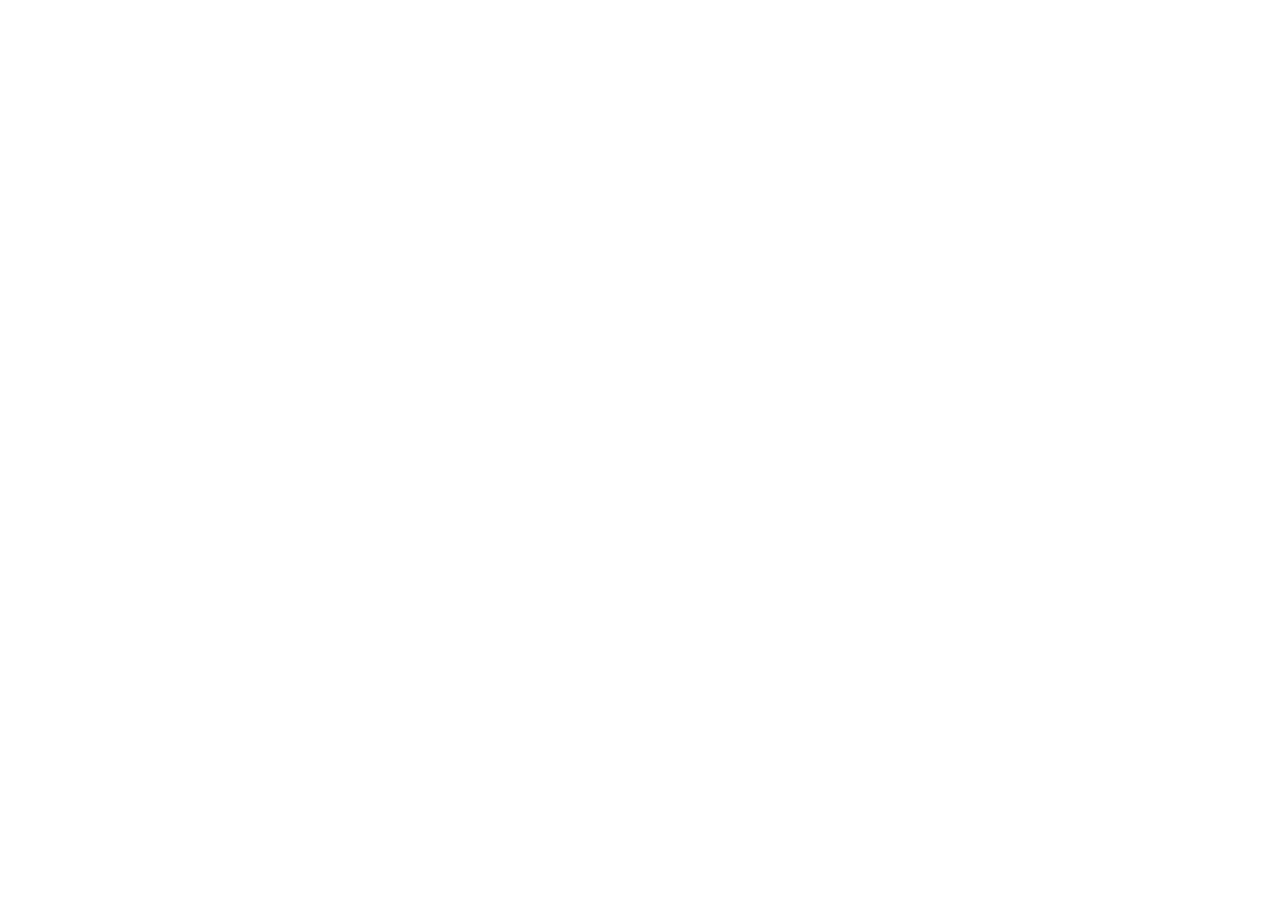
==== agent.html @ 1b0adb21 "final text" ====
<!DOCTYPE html>
<html lang="en">
<head>
    <meta charset="UTF-8">
    <meta name="viewport" content="width=device-width, initial-scale=1.0">
    <title>Document</title>
    <link rel="stylesheet" href="style.css">
</head>
<body>
    <div class="page">

        
    </div>
    
</body>
</html>
---- style.css ----
.material-symbols-outlined {
  font-variation-settings:
  'FILL' 0,
  'wght' 400,
  'GRAD' 0,
  'opsz' 24
}

.material-symbols-outlined {
  font-variation-settings:
  'FILL' 0,
  'wght' 400,
  'GRAD' 0,
  'opsz' 24
}

body{
    margin:0;
    background-color: #FFFFFF;
    color: #0D0D0D;
}

header{
    position: relative;
    height: 65px;
    padding: 16px 20px;
}



.logo{
    position:absolute;
    top: 5px;
    left: 10px;
    color: #0D0D0D;
    font-size: 16px;
}

.logo img{
    height:16px;
    width: 16px;
    top:10px;
    left:5px;
}

.logo .material-symbols-outlined{
    font-size: 14px;
    top:20px;

}

nav{
    position: absolute;
    top: 20px;
    left:30%;
}

nav a{
    color: #5D5D5D;
    text-decoration: none;
     margin: 0 13px;

}

.user-button{
    position:absolute;
    top: 10px;
    right: 10px;
}

.user-button button{
 padding:10px;
 border-radius: 30px;
}

.login {
    background-color: #0D0D0D;
    color: white;
    border: none;
}

.sign-up {
    background-color: white;
    color: #0D0D0D;
    border: 1px solid #EAEAEA;
}

.help {
    width: 30px;
    height: 30px;
    border: 1px solid #999;
    background-color: white;
    border-radius: 50%;
}

main {
    position: absolute;
    top: 50%;
    left: 35%;
    width: 600px;
    text-align: center;
   
} 

h1 {
    font-size: 25px;
    margin-bottom:20px;
    font-weight: normal;
}

.question-box {
    border: 1px solid #EAEAEA;
    border-radius: 24px;
    padding: 15px;
    text-align:left;
}

.question-box input {
    border: none;
    font-size: 14px;
    padding: 8px 0 18px;
}

.question-box input::placeholder {
    color: #8F8F8F;
}

buttons{
    position: relative;
}

.buttons button {
    background-color: white;
    border: 1px solid #EAEAEA;
    border-radius: 20px;
    padding: 8px 10px;
    font-size: 12px;
    color: #5D5D5D;
}

.buttons .voice {
    position: absolute;
    right: 10px;
    bottom:15px;
    background-color: #ECECEC;
    border: none;
}
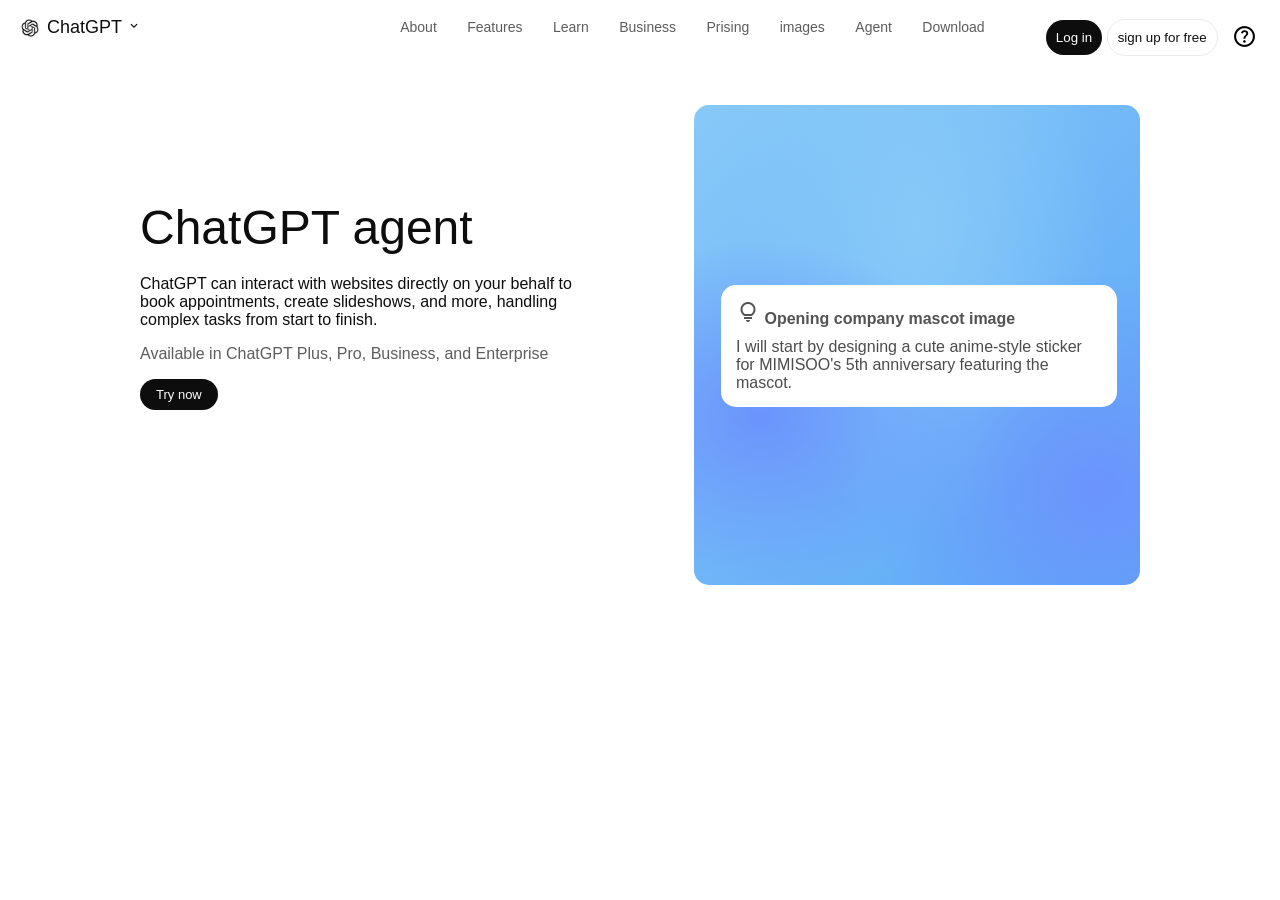
==== commit 3b744d4a: "Complete ChatGPT website project" ====
--- a/agent.html
+++ b/agent.html
@@ -4,10 +4,69 @@
     <meta charset="UTF-8">
     <meta name="viewport" content="width=device-width, initial-scale=1.0">
     <title>Document</title>
-    <link rel="stylesheet" href="style.css">
+    <link rel="stylesheet" href="agent.css">
+    <link rel="stylesheet" href="https://fonts.googleapis.com/css2?family=Material+Symbols+Outlined:opsz,wght,FILL,GRAD@24,400,0,0&icon_names=help,keyboard_arrow_down,lightbulb">
 </head>
 <body>
-    <div class="page">
+    <div class="agent-page">
+        <header>
+        <a href="index.html" class="logo">
+            <img src="chatgpt-icon.webp" alt="ChatGPT logo">
+            <span>ChatGPT</span>
+            <span class="material-symbols-outlined">keyboard_arrow_down</span>
+        </a>
+
+        <nav>
+            <a href="#">About</a>
+            <a href="#">Features</a>
+            <a href="#">Learn</a>
+            <a href="#">Business</a>
+            <a href="#">Prising</a>
+            <a href="images.html">images</a>
+             <a href="agent.html">Agent</a>
+            <a href="#">Download</a>
+
+        </nav>
+
+        <section class="user-button">
+            <button type="button" class="login">Log in</button>
+            <button type="button" class="sign-up">sign up for free</button>
+            <button type="button" class="help">
+                <span class="material-symbols-outlined">help</span>
+            </button>
+        </section>
+    
+    </header>
+    <main>
+        <section class="agent-text">
+        <h1>ChatGPT agent</h1>
+
+        <p class="agent-description">
+        ChatGPT can interact with websites directly on your behalf to
+        book appointments, create slideshows, and more, handling
+        complex tasks from start to finish.
+        </p>
+        <p class="agent-availability">
+        Available in ChatGPT Plus, Pro, Business, and Enterprise
+        </p>
+        <button type="button" class="agent-button">
+            Try now
+        </button>
+    </section>
+    <section class="agent-visual">
+        <div class="agent-box">
+            <p class="agent-box-title">
+                <span class="material-symbols-outlined">lightbulb</span>
+                Opening company mascot image
+            </p>
+             <p class="agent-box-description">
+                I will start by designing a cute anime-style sticker for
+                MIMISOO's 5th anniversary featuring the mascot.
+            </p>
+        </div>
+
+    </section>
+    </main>
 
         
     </div>
--- a/agent.css
+++ b/agent.css
@@ -0,0 +1,193 @@
+.material-symbols-outlined {
+  font-variation-settings:
+  'FILL' 0,
+  'wght' 400,
+  'GRAD' 0,
+  'opsz' 24
+}
+
+
+.agent-page{
+    margin:0;
+    background-color: #FFFFFF;
+    color: #0D0D0D;
+    font-family: Arial, Helvetica, sans-serif;
+}
+
+header{
+    position: relative;
+    height: 65px;
+    padding: 16px 20px;
+}
+
+
+
+.logo{
+    position:absolute;
+    top: 8px;
+    left: 10px;
+    color: #0D0D0D;
+    font-size: 18px;
+    text-decoration: none;
+}
+
+.logo img{
+    height:24px;
+    width: 24px;
+    vertical-align: middle;
+}
+
+.logo .material-symbols-outlined{
+    font-size: 14px;
+
+}
+
+
+nav{
+    position: absolute;
+    top: 10px;
+    left:30%;
+}
+
+nav a{
+    color: #5D5D5D;
+    text-decoration: none;
+     margin: 0 13px;
+     font-size: 14px;
+
+}
+
+.user-button{
+    position:absolute;
+    top: 5px;
+    right: 10px;
+    
+}
+
+.user-button button{
+ padding:10px;
+ border-radius: 30px;
+}
+
+
+.login {
+    background-color: #0D0D0D;
+    color: white;
+    border: none;
+}
+
+.sign-up {
+    background-color: white;
+    color: #0D0D0D;
+    border: 1px solid #EAEAEA;
+
+
+}
+.help {
+    width: 40px;
+    height: 50px;
+    background: transparent;
+    border: none;
+    padding: 0;
+    vertical-align: middle;
+}
+.user-button .help span {
+    font-size: 25px;
+}
+   
+
+.agent-page main{
+    display: flex;
+   width:1000px; 
+   margin:0 auto;
+
+   
+}
+
+.agent-text{
+    position: relative;
+    top: 55px;
+    width: 50%;
+    display: inline-block;
+    margin-right: 90px;
+    
+}
+
+.agent-text h1{
+    font-size: 48px;
+    font-weight: 530;
+    margin-bottom: 20px;
+}
+
+.agent-visual {
+    background:
+        radial-gradient(
+            ellipse at 15% 65%,
+            #6B94FC,
+            transparent 40%
+        ),
+        radial-gradient(
+            ellipse at 90% 80%,
+            #6B94FC,
+            transparent 40%
+        ),
+        radial-gradient(
+            ellipse at 50% 25%,
+            #87C9F8,
+            transparent 60%
+        ),
+        linear-gradient(
+            135deg,
+            #87C9F8,
+            #5AA7F7
+        );
+
+
+    display:inline-block;
+    border-radius: 15px;
+    width: 480px;
+    height: 480px;
+    position: relative;
+}
+.agent-description{
+    font-weight: 400;
+}
+
+.agent-box{
+    position: absolute;
+    width:82%;
+    color:#5D5D5D;
+    background-color: #ffffff;
+    border-radius: 15px;
+    left:6%;
+    top:180px;
+    padding: 15px;
+
+}
+
+
+.agent-availability{
+    color:#5D5D5D;
+    margin:30px,8px;
+}
+
+.agent-box-title{
+    margin:0;
+    font-weight: 600;
+    color: #535353;
+}
+
+.agent-box-description
+{
+    margin: 10px 0 0 0;
+    color: #4C4C4C;
+}
+
+.agent-button{
+    background-color: #0D0D0D;
+    color: white;
+    border: none;
+    border-radius: 20px;
+    padding: 8px 16px;
+    font-size: 13px;
+}
